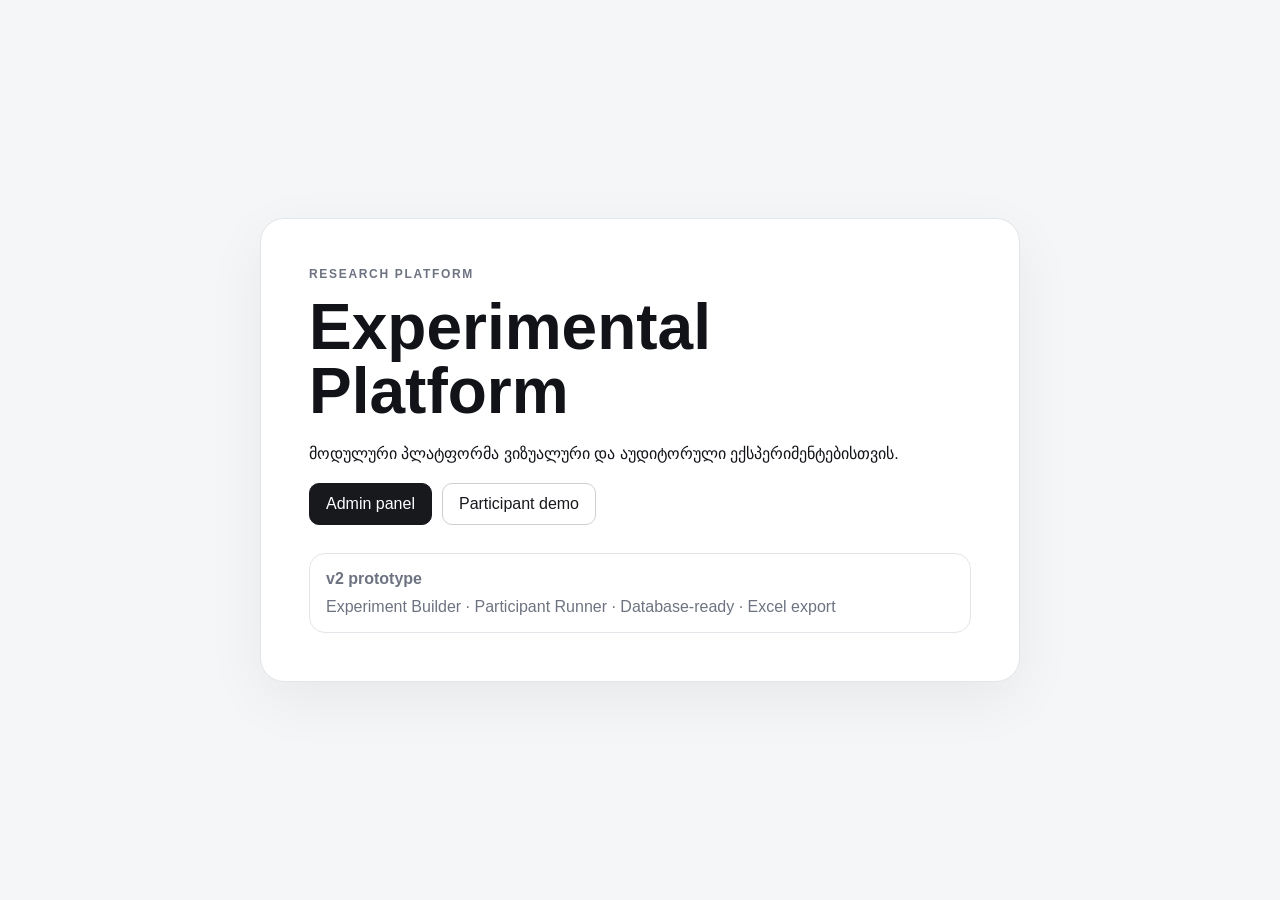
==== index.html @ 1f92d899 "Add files via upload" ====
<!doctype html>
<html lang="ka">
<head>
  <meta charset="utf-8">
  <meta name="viewport" content="width=device-width,initial-scale=1">
  <title>Experimental Platform</title>
  <link rel="stylesheet" href="css/app.css">
</head>
<body>
  <main class="landing">
    <div class="hero">
      <div class="eyebrow">RESEARCH PLATFORM</div>
      <h1>Experimental Platform</h1>
      <p>მოდულური პლატფორმა ვიზუალური და აუდიტორული ექსპერიმენტებისთვის.</p>
      <div class="actions">
        <a class="btn primary" href="admin.html">Admin panel</a>
        <a class="btn" href="run.html?demo=circles">Participant demo</a>
      </div>
      <div class="soft-card">
        <b>v2 prototype</b>
        <span>Experiment Builder · Participant Runner · Database-ready · Excel export</span>
      </div>
    </div>
  </main>
</body>
</html>
---- css/app.css ----
:root{
  --bg:#f5f6f8;--panel:#fff;--ink:#111318;--muted:#6d7380;--line:#e2e5e9;
  --accent:#17191d;--danger:#a82031;--good:#1f6b43;--soft:#f8f9fb;
}
*{box-sizing:border-box}
html,body{margin:0;min-height:100%;font-family:-apple-system,BlinkMacSystemFont,"Segoe UI",Roboto,"Noto Sans Georgian",Arial,sans-serif;color:var(--ink);background:var(--bg)}
button,input,select,textarea{font:inherit}
button,a{cursor:pointer}
a{text-decoration:none;color:inherit}
.hidden{display:none!important}
.landing{min-height:100vh;display:grid;place-items:center;padding:28px}
.hero{width:min(760px,100%);background:#fff;border:1px solid var(--line);border-radius:24px;padding:48px;box-shadow:0 18px 60px rgba(0,0,0,.06)}
.eyebrow{font-size:12px;letter-spacing:.14em;font-weight:800;color:var(--muted)}
h1{font-size:clamp(36px,6vw,64px);line-height:1;margin:14px 0 18px}
h2{font-size:28px;margin:0 0 18px} h3{margin:0 0 12px}
p{line-height:1.6}
.actions,.row,.top-actions{display:flex;gap:10px;flex-wrap:wrap;align-items:center}
.btn,.ghost{display:inline-flex;align-items:center;justify-content:center;border:1px solid #ccd0d5;background:#fff;color:#17191d;border-radius:10px;padding:11px 16px;min-height:42px}
.btn.primary{background:var(--accent);color:#fff;border-color:var(--accent)}
.btn.danger{color:var(--danger);border-color:#e7bbc2}
.ghost{border:none;background:transparent;padding:8px 10px}
.soft-card,.card{background:#fff;border:1px solid var(--line);border-radius:16px}
.soft-card{margin-top:28px;padding:16px;display:flex;gap:10px;flex-direction:column;color:var(--muted)}
.topbar{height:64px;padding:0 22px;background:#fff;border-bottom:1px solid var(--line);display:flex;align-items:center;justify-content:space-between;position:sticky;top:0;z-index:10}
.brand{font-weight:780}
.badge{font-size:12px;border:1px solid var(--line);padding:6px 9px;border-radius:999px;color:var(--muted);background:#fff}
.page{width:min(1180px,calc(100% - 32px));margin:26px auto 60px}
.card{padding:22px}
.grid{display:grid;gap:16px}
.grid.two{grid-template-columns:repeat(2,minmax(0,1fr))}
.grid.three{grid-template-columns:repeat(3,minmax(0,1fr))}
.sidebar-layout{display:grid;grid-template-columns:240px 1fr;gap:18px}
.nav-card{padding:10px;height:max-content;position:sticky;top:82px}
.nav-card button{display:block;width:100%;text-align:left;border:0;background:transparent;padding:11px;border-radius:9px;margin:2px 0}
.nav-card button.active,.nav-card button:hover{background:#f1f2f4}
.muted{color:var(--muted)}
.kpi{padding:18px}.kpi .number{font-size:34px;font-weight:760}.kpi .label{color:var(--muted);font-size:13px}
.field{margin:14px 0}
.field label{display:block;font-size:13px;font-weight:700;margin-bottom:7px}
.field input,.field select,.field textarea{width:100%;border:1px solid #ccd0d5;border-radius:10px;background:#fff;padding:11px 12px;outline:none}
.field textarea{min-height:92px;resize:vertical}
.field input:focus,.field select:focus,.field textarea:focus{border-color:#555}
.inline-fields{display:grid;grid-template-columns:repeat(3,1fr);gap:12px}
.table-wrap{overflow:auto;border:1px solid var(--line);border-radius:12px;background:#fff}
table{width:100%;border-collapse:collapse;font-size:14px}
th,td{text-align:left;padding:12px 13px;border-bottom:1px solid var(--line);white-space:nowrap}
th{font-size:12px;color:var(--muted);background:#fafafa}
.status{display:inline-block;font-size:12px;padding:5px 8px;border-radius:999px;background:#f1f2f4}
.status.published{background:#ecf8f1;color:var(--good)}
.status.draft{background:#f4f0ff;color:#5e4794}
.alert{padding:14px 16px;border:1px solid var(--line);border-radius:12px;background:#fff;margin:14px 0}
.alert.warning{border-color:#e8d28f;background:#fffdf4}
.alert.danger{border-color:#e5b6bd;background:#fff7f8}
.login{width:min(440px,100%);margin:60px auto}
.hr{height:1px;background:var(--line);margin:22px 0}
.section-head{display:flex;align-items:center;justify-content:space-between;gap:12px;margin:0 0 16px}
.code{font-family:ui-monospace,SFMono-Regular,Menlo,monospace;background:#f6f7f8;padding:2px 6px;border-radius:5px}
.preview-box{height:250px;background:#fff;border:1px solid var(--line);border-radius:14px;position:relative;overflow:hidden}
.preview-circle{position:absolute;top:50%;border-radius:50%;background:#000;transform:translate(-50%,-50%)}
.preview-line{position:absolute;top:50%;background:#000;transform:translate(-50%,-50%)}
.preview-fix{position:absolute;left:50%;top:50%;width:8px;height:8px;border-radius:50%;background:red;transform:translate(-50%,-50%)}

/* Participant runner */
.runner-page{min-height:100vh;display:grid;place-items:center;padding:24px;background:#fff}
.runner-card{width:min(760px,100%);border:1px solid var(--line);border-radius:18px;padding:30px;background:#fff}
.exp-screen{position:fixed;inset:0;background:#fff;overflow:hidden;touch-action:none;user-select:none}
.stimulus-layer{position:absolute;inset:0}
.stim-circle{position:absolute;background:#000;border-radius:50%;transform:translate(-50%,-50%)}
.stim-line{position:absolute;background:#000;transform:translate(-50%,-50%)}
.fixation{position:absolute;left:50%;top:50%;background:red;border-radius:50%;transform:translate(-50%,-50%)}
.mobile-response{display:none;position:absolute;left:0;right:0;bottom:16px;justify-content:center;gap:8px}
.mobile-response button{border:1px solid #ddd;background:rgba(255,255,255,.92);border-radius:10px;padding:10px 12px;min-width:92px}
.countdown{text-align:center;font-size:48px;font-weight:760;font-variant-numeric:tabular-nums;margin:22px 0}
.cal-card{height:auto;border:2px solid #111;border-radius:8px;background:#fafafa;margin:24px auto}
input[type="range"]{width:100%}
@media(pointer:coarse){.mobile-response{display:flex}}
@media(max-width:780px){
  .grid.two,.grid.three,.inline-fields,.sidebar-layout{grid-template-columns:1fr}
  .nav-card{position:static}
  .hero{padding:28px}
  .page{width:min(100% - 20px,1180px)}
}
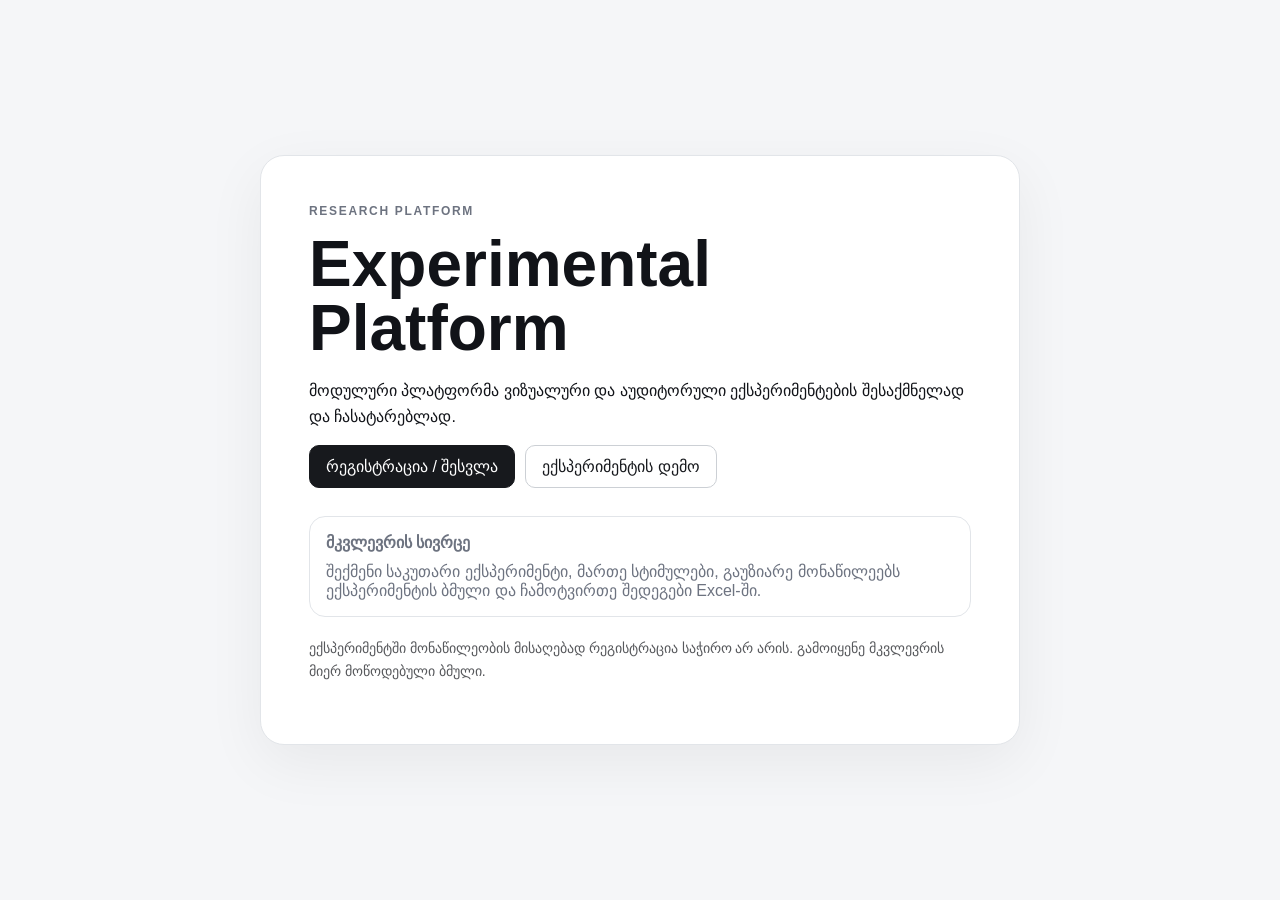
==== commit 25f08371: "Update index.html" ====
--- a/index.html
+++ b/index.html
@@ -1,3 +1,4 @@
+
 <!doctype html>
 <html lang="ka">
 <head>
@@ -10,17 +11,39 @@
   <main class="landing">
     <div class="hero">
       <div class="eyebrow">RESEARCH PLATFORM</div>
+
       <h1>Experimental Platform</h1>
-      <p>მოდულური პლატფორმა ვიზუალური და აუდიტორული ექსპერიმენტებისთვის.</p>
+
+      <p>
+        მოდულური პლატფორმა ვიზუალური და აუდიტორული
+        ექსპერიმენტების შესაქმნელად და ჩასატარებლად.
+      </p>
+
       <div class="actions">
-        <a class="btn primary" href="admin.html">Admin panel</a>
-        <a class="btn" href="run.html?demo=circles">Participant demo</a>
+        <a class="btn primary" href="admin.html">
+          რეგისტრაცია / შესვლა
+        </a>
+
+        <a class="btn" href="run.html?demo=circles">
+          ექსპერიმენტის დემო
+        </a>
       </div>
+
       <div class="soft-card">
-        <b>v2 prototype</b>
-        <span>Experiment Builder · Participant Runner · Database-ready · Excel export</span>
+        <b>მკვლევრის სივრცე</b>
+        <span>
+          შექმენი საკუთარი ექსპერიმენტი, მართე სტიმულები,
+          გაუზიარე მონაწილეებს ექსპერიმენტის ბმული
+          და ჩამოტვირთე შედეგები Excel-ში.
+        </span>
       </div>
+
+      <p style="margin-top:20px; font-size:14px; opacity:.7;">
+        ექსპერიმენტში მონაწილეობის მისაღებად
+        რეგისტრაცია საჭირო არ არის.
+        გამოიყენე მკვლევრის მიერ მოწოდებული ბმული.
+      </p>
     </div>
   </main>
 </body>
-</html>+</html>
